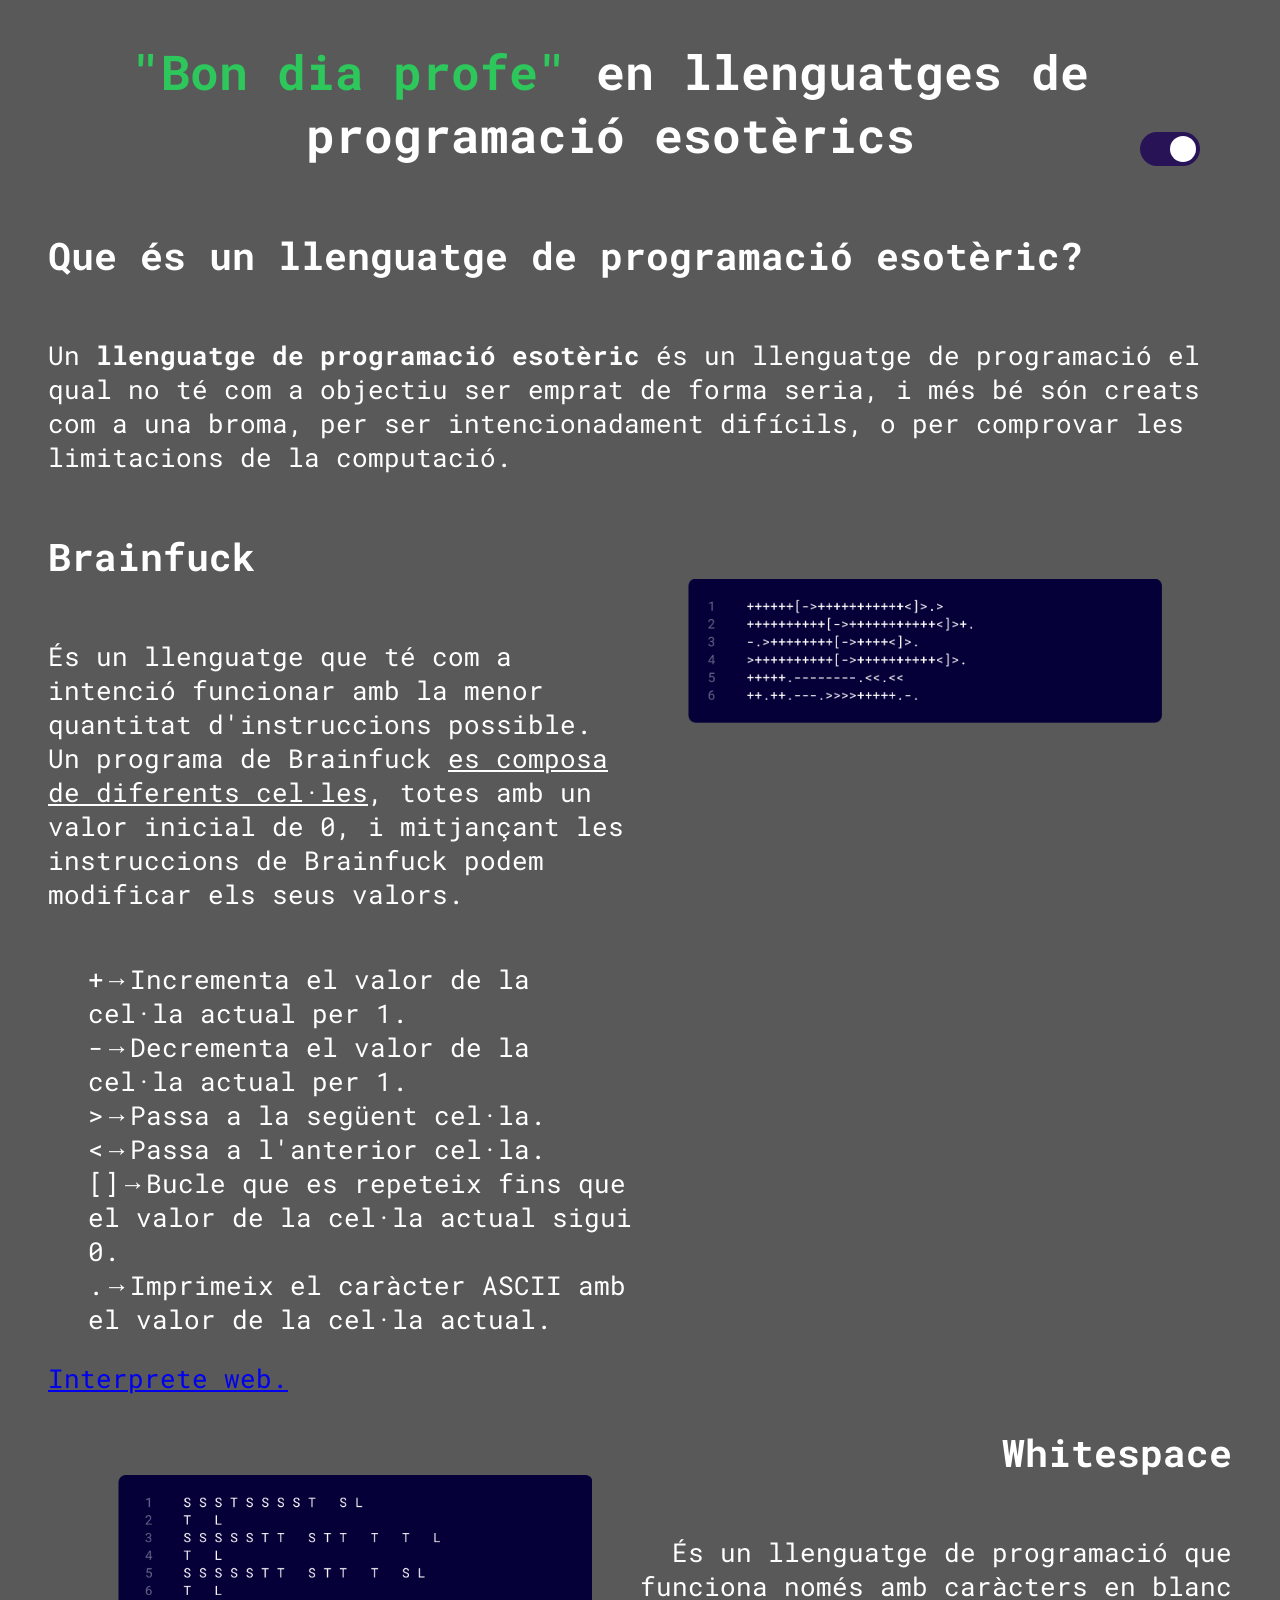
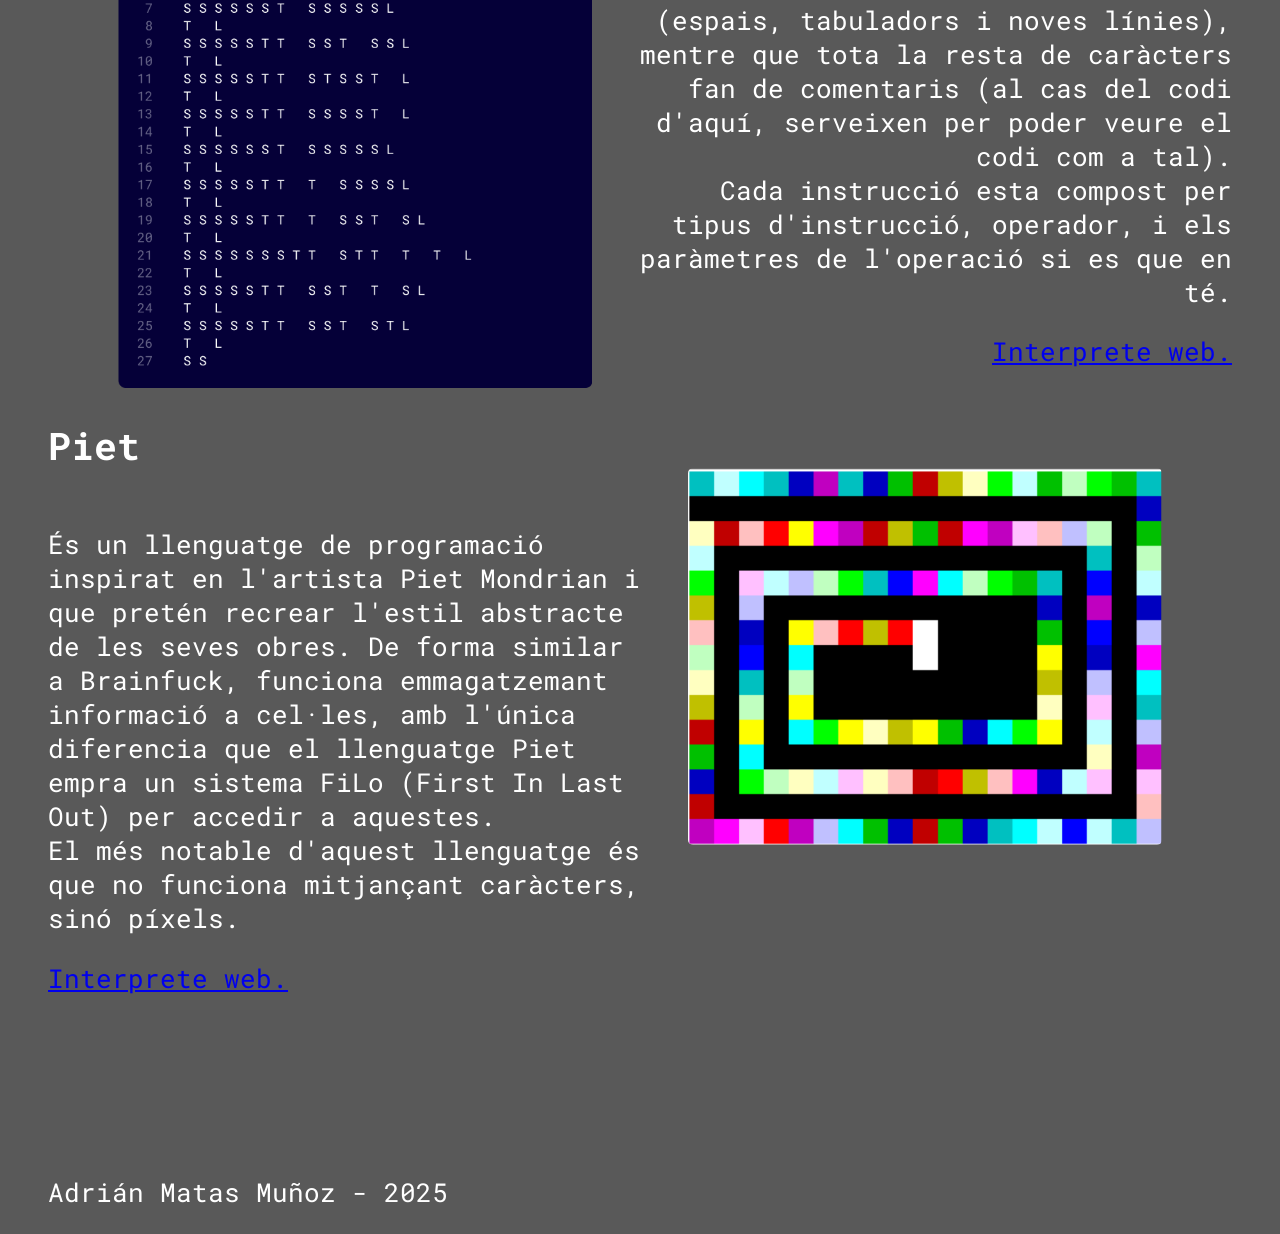
==== index_oscur.html @ f7843b3d "Mode obscur i media queries afegits." ====
<!DOCTYPE html>
<html>
<head>
	<meta charset="utf-8">
	<meta name="viewport" content="width=device-width, initial-scale=1">
	<title>Llenguatges estotèrics</title>

	<link rel="stylesheet" type="text/css" href="styles/styles_oscur.css">

<!-- Inserir el tipus de lletra -->
	<link rel="preconnect" href="https://fonts.googleapis.com">
	<link rel="preconnect" href="https://fonts.gstatic.com" crossorigin>
	<link href="https://fonts.googleapis.com/css2?family=Roboto+Mono:ital,wght@0,100..700;1,100..700&display=swap" rel="stylesheet">

<!-- Metadades -->
	<!-- OpenGraph -->
	<meta property="og:title" content="Llenguatges de programació estotèrics">
    <meta property="og:description" content="Un llenguatge de programació esotèric és un llenguatge de programació el qual no té com a objectiu ser emprat de forma seria, i més bé són creats com a una broma, per ser intencionadament difícils, o per comprovar les limitacions de la computació.">
    <meta property="og:image" content="i/Brainfuck.png">
    <meta property="og:url" content="index.html">

    <!-- Accessibilitat -->
    <meta name="keywords" content="Llenguatges, programació, estotèrics, Brainfuck, Piet, Whitespace">
    <meta name="author" content="Adrián Matas">
    <meta name="description" content="Llenguatges de programació estotèrics.">
</head>
<body>

<!-- Header -->
	<header>
		<h1><span>"Bon dia profe"</span> en llenguatges de programació esotèrics</h1>
		<label class="switch">
			<span>
				<a href="index.html"></a>
			</span>
		</label>
	</header>

<!-- Definició -->
	<article>
		<h2>Que és un llenguatge de programació esotèric?</h2>
		<p>Un <strong>llenguatge de programació esotèric</strong> és un llenguatge de programació el qual no té com a objectiu ser emprat de forma seria, i més bé són creats com a una broma, per ser intencionadament difícils, o per comprovar les limitacions de la computació.</p>
	</article>

<!-- Secció 1: Brainfuck -->
	<section>
		<article>
			<h2>Brainfuck</h2>
			<p>És un llenguatge que té com a intenció funcionar amb la menor quantitat d'instruccions possible.<br>Un programa de Brainfuck <u>es composa de diferents cel·les</u>, totes amb un valor inicial de 0, i mitjançant les instruccions de Brainfuck podem modificar els seus valors. </p>
			<ul>
				<li>+→Incrementa el valor de la cel·la actual per 1.</li>
				<li>-→Decrementa el valor de la cel·la actual per 1.</li>
				<li>>→Passa a la següent cel·la.</li>
				<li><→Passa a l'anterior cel·la.</li>
				<li>[]→Bucle que es repeteix fins que el valor de la cel·la actual sigui 0.</li>
				<li>.→Imprimeix el caràcter ASCII amb el valor de la cel·la actual.</li>
			</ul>
			<a href="https://sange.fi/esoteric/brainfuck/impl/interp/i.html" target="_blank">Interprete web.</a>
		</article>
		<img src="i/Brainfuck.png" alt="Imatge de 'Bon dia profesor' en llenguatge Brainfuck">
	</section>

<!-- Secció 2: Whitespace  -->
	<section>
		<article>
			<h2>Whitespace</h2>
			<p>És un llenguatge de programació que funciona només amb caràcters en blanc (espais, tabuladors i noves línies), mentre que tota la resta de caràcters fan de comentaris (al cas del codi d'aquí, serveixen per poder veure el codi com a tal).<br>Cada instrucció esta compost per tipus d'instrucció, operador, i els paràmetres de l'operació si es que en té.</p>
			<a href="https://naokikp.github.io/wsi/whitespace.html" target="_blank">Interprete web.</a>
		</article>
		<img src="i/Whitespace.png" alt="Imatge de 'Bon dia profesor' en llenguatge Whitespace">
	</section>

<!-- Secció 3: Piet  -->
	<section>
		<article>
			<h2>Piet</h2>
			<p>És un llenguatge de programació inspirat en l'artista Piet Mondrian i que pretén recrear l'estil abstracte de les seves obres. De forma similar a Brainfuck, funciona emmagatzemant informació a cel·les, amb l'única diferencia que el llenguatge Piet empra un sistema FiLo (First In Last Out) per accedir a aquestes.<br>El més notable d'aquest llenguatge és que no funciona mitjançant caràcters, sinó píxels.</p>
			<a href="https://piet.bubbler.blue/" target="_blank">Interprete web.</a>
		</article>
		<img src="i/Piet.png" alt="Imatge de 'Bon dia profesor' en llenguatge Piet">
	</section>

<!-- Footer -->
	<footer>
		<p>Adrián Matas Muñoz - 2025</p>
	</footer>

</body>
</html>
---- styles/styles_oscur.css ----
body {
	font-family: Roboto Mono;
	background-color: #595959;
	color: #ffffff;
	font-size: 160%;
	margin-left: 3rem;
	margin-right: 3rem;
}

header {
	display: flex;
	justify-content: center;
	align-items: flex-end;
	font-size: 1.5rem;
	text-align: center;
	margin-left: 2rem;
	margin-right: 2rem;
}

.switch {
	position: relative;
	min-width: 60px;
	width: 60px;
	height: 34px;
	bottom: 2rem;
	background-color: #281356;
	border-radius: 34px;
}

.switch span a {
	opacity: 0;
	padding: 50%;
	padding-top: 10%;
	padding-bottom: 10%;

}

.switch span {
	position: absolute;
	cursor: pointer;
	border-radius: 34px;
	background-color: #ffffff;
	height: 26px;
	width: 26px;
	right: 4px;
	bottom: 4px;
}

header span {
	color: #2dc75c;
}

ul {
	list-style-type: none;
}

section {
	display: flex;
	gap: 3rem;
}

section article {
	width: 50%;
}

section:nth-child(even) {
	flex-direction: row-reverse;
	text-align: right;
}

article {
	display: flex;
	flex-direction: column;
	gap: 0;
}

img {
	width: 40%;
	height: 100%;
	margin-top: 5rem;
	border-radius: 5px;
}

footer {
	margin-top: 20vh;
}

@media (max-width: 768px) {
	body {
		font-size: 100%;
		margin-left: 1rem;
		margin-right: 1rem;
	}

	header {
		flex-direction: column;
		gap: 2rem;
		font-size: 0.8rem;
	}

	section {
		flex-direction: column;
	}

	section:nth-child(even) {
		flex-direction: column;
		text-align: left;
	}

	section article {
		width: 100%;
	}

	img {
		width: 100%;
		margin-top: 0;
	}

	footer {
		margin-top: 7vh;
	}
}
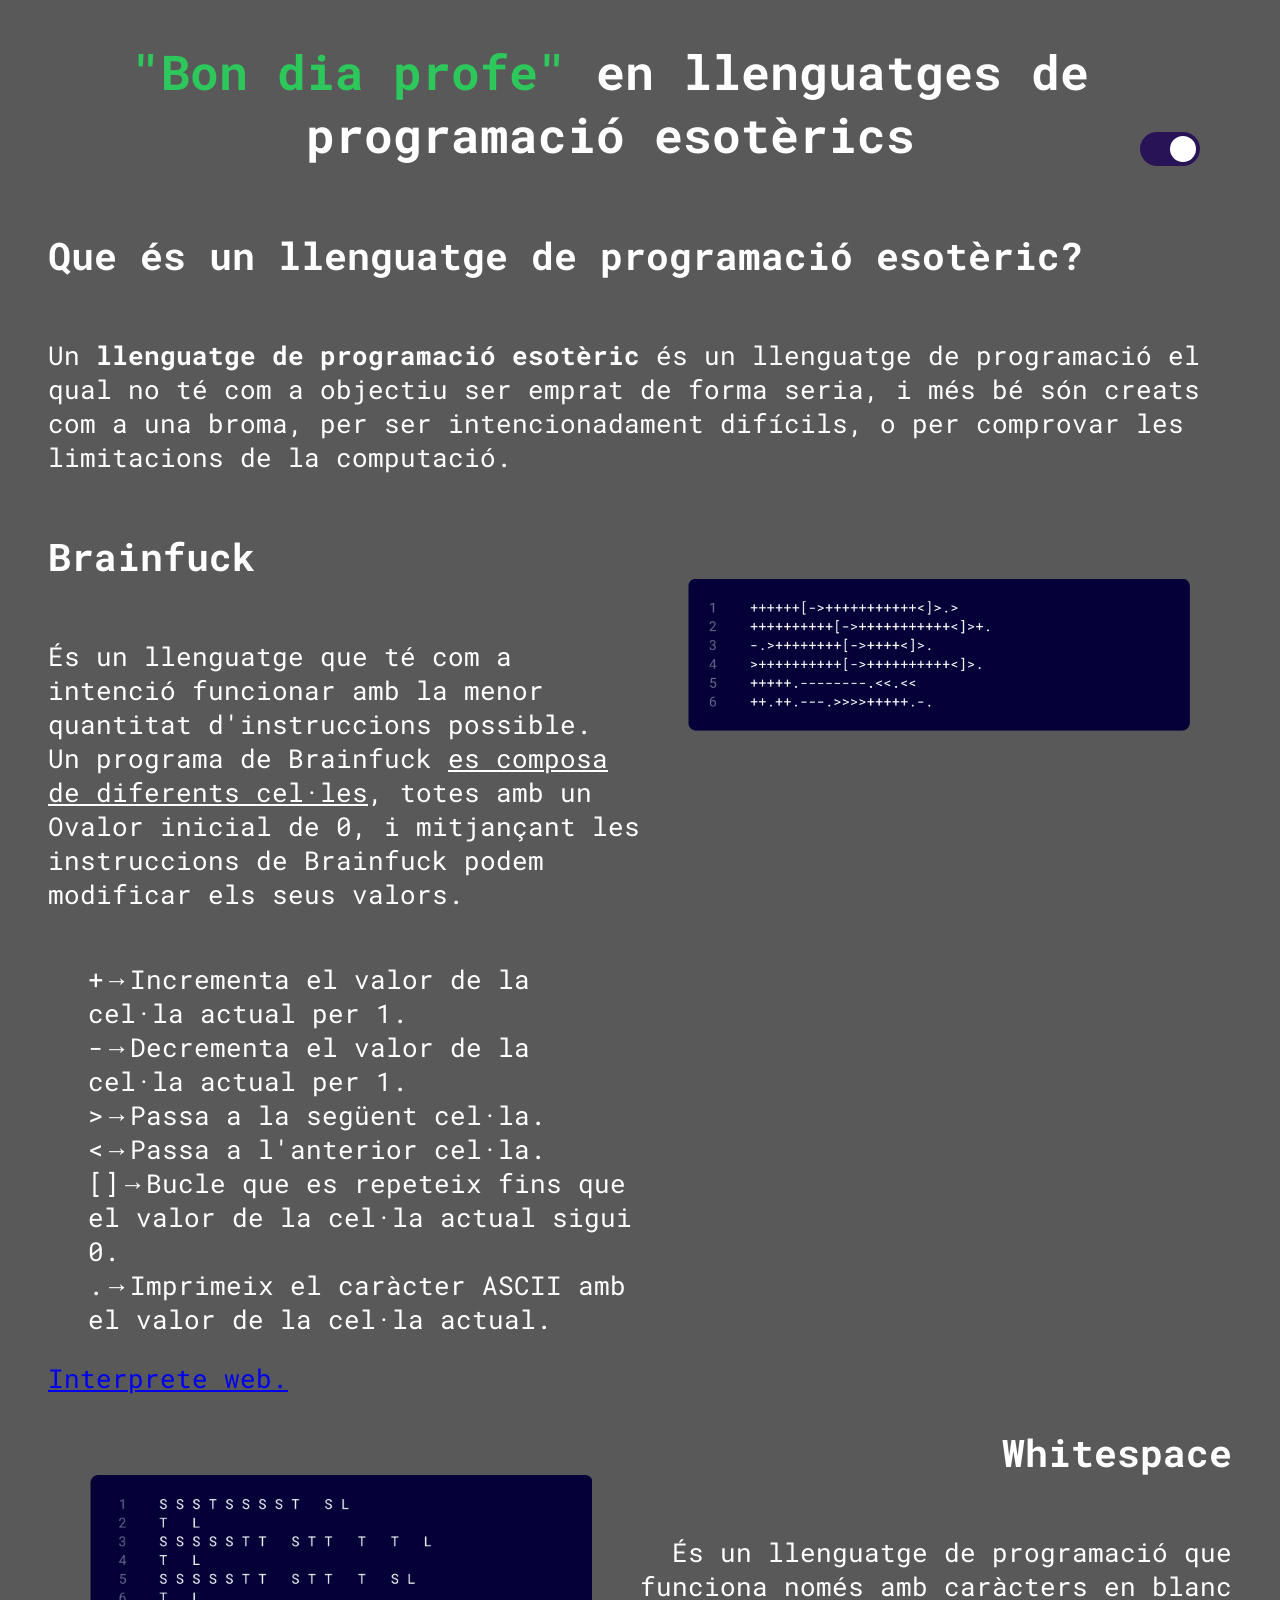
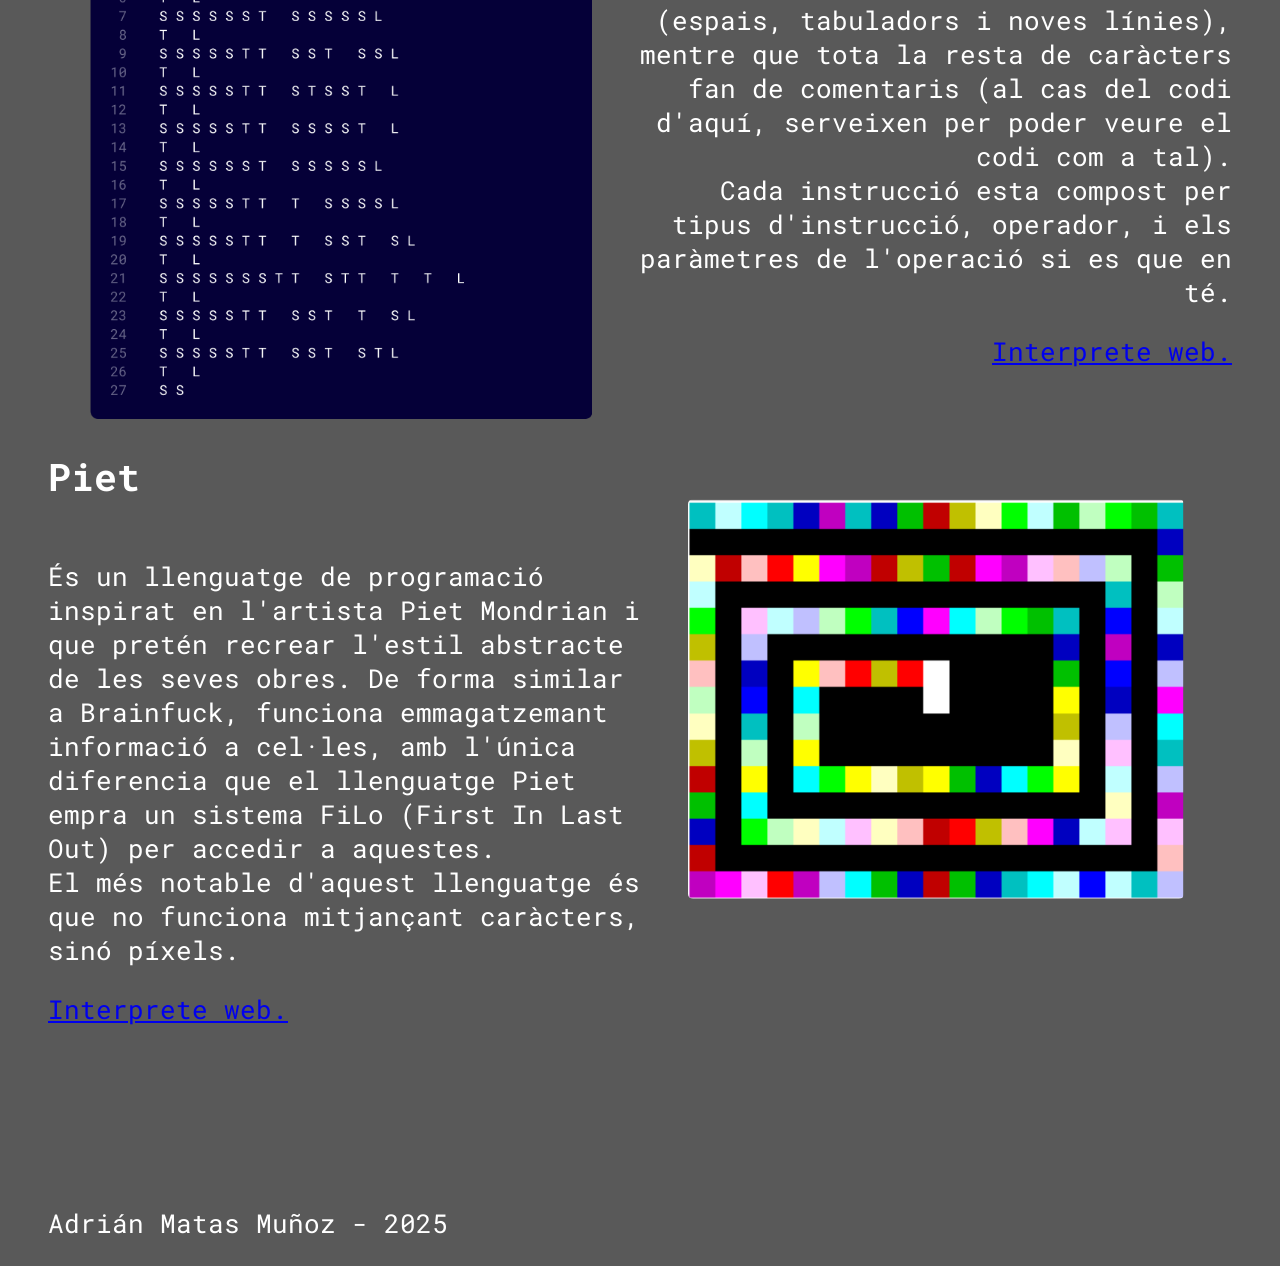
==== commit 07d4da9c: "Canvis per ajustar el treball a la rúbrica. Afegits: README, favicon i Grid." ====
--- a/index_oscur.html
+++ b/index_oscur.html
@@ -1,11 +1,14 @@
 <!DOCTYPE html>
-<html>
+<html lang="ca">
 <head>
 	<meta charset="utf-8">
 	<meta name="viewport" content="width=device-width, initial-scale=1">
 	<title>Llenguatges estotèrics</title>
+	<meta name="robots" content="index, follow">
+	<link rel="stylesheet" type="text/css" href="styles/styles_oscur.css">
 
-	<link rel="stylesheet" type="text/css" href="styles/styles_oscur.css">
+<!-- Favicon -->
+	<link rel="icon" type="image/x-icon" href="i/favicon.ico">
 
 <!-- Inserir el tipus de lletra -->
 	<link rel="preconnect" href="https://fonts.googleapis.com">
@@ -24,6 +27,7 @@
     <meta name="author" content="Adrián Matas">
     <meta name="description" content="Llenguatges de programació estotèrics.">
 </head>
+
 <body>
 
 <!-- Header -->
@@ -42,43 +46,47 @@
 		<p>Un <strong>llenguatge de programació esotèric</strong> és un llenguatge de programació el qual no té com a objectiu ser emprat de forma seria, i més bé són creats com a una broma, per ser intencionadament difícils, o per comprovar les limitacions de la computació.</p>
 	</article>
 
-<!-- Secció 1: Brainfuck -->
-	<section>
-		<article>
-			<h2>Brainfuck</h2>
-			<p>És un llenguatge que té com a intenció funcionar amb la menor quantitat d'instruccions possible.<br>Un programa de Brainfuck <u>es composa de diferents cel·les</u>, totes amb un valor inicial de 0, i mitjançant les instruccions de Brainfuck podem modificar els seus valors. </p>
-			<ul>
-				<li>+→Incrementa el valor de la cel·la actual per 1.</li>
-				<li>-→Decrementa el valor de la cel·la actual per 1.</li>
-				<li>>→Passa a la següent cel·la.</li>
-				<li><→Passa a l'anterior cel·la.</li>
-				<li>[]→Bucle que es repeteix fins que el valor de la cel·la actual sigui 0.</li>
-				<li>.→Imprimeix el caràcter ASCII amb el valor de la cel·la actual.</li>
-			</ul>
-			<a href="https://sange.fi/esoteric/brainfuck/impl/interp/i.html" target="_blank">Interprete web.</a>
-		</article>
-		<img src="i/Brainfuck.png" alt="Imatge de 'Bon dia profesor' en llenguatge Brainfuck">
-	</section>
+<!-- Seccions -->
+<div>
+	<!-- Secció 1: Brainfuck -->
+		<section>
+			<article>
+				<h2>Brainfuck</h2>
+				<p>És un llenguatge que té com a intenció funcionar amb la menor quantitat d'instruccions possible.<br>Un programa de Brainfuck <u>es composa de diferents cel·les</u>, totes amb un Ovalor inicial de 0, i mitjançant les instruccions de Brainfuck podem modificar els seus valors. </p>
+				<ul>
+					<li>+→Incrementa el valor de la cel·la actual per 1.</li>
+					<li>-→Decrementa el valor de la cel·la actual per 1.</li>
+					<li>>→Passa a la següent cel·la.</li>
+					<li><→Passa a l'anterior cel·la.</li>
+					<li>[]→Bucle que es repeteix fins que el valor de la cel·la actual sigui 0.</li>
+					<li>.→Imprimeix el caràcter ASCII amb el valor de la cel·la actual.</li>
+				</ul>
+				<a href="https://sange.fi/esoteric/brainfuck/impl/interp/i.html" target="_blank">Interprete web.</a>
+			</article>
+			<img src="i/Brainfuck.png" alt="Imatge de 'Bon dia profesor' en llenguatge Brainfuck" height="152" width="502">
+		</section>
 
-<!-- Secció 2: Whitespace  -->
-	<section>
-		<article>
-			<h2>Whitespace</h2>
-			<p>És un llenguatge de programació que funciona només amb caràcters en blanc (espais, tabuladors i noves línies), mentre que tota la resta de caràcters fan de comentaris (al cas del codi d'aquí, serveixen per poder veure el codi com a tal).<br>Cada instrucció esta compost per tipus d'instrucció, operador, i els paràmetres de l'operació si es que en té.</p>
-			<a href="https://naokikp.github.io/wsi/whitespace.html" target="_blank">Interprete web.</a>
-		</article>
-		<img src="i/Whitespace.png" alt="Imatge de 'Bon dia profesor' en llenguatge Whitespace">
-	</section>
+	<!-- Secció 2: Whitespace  -->
+		<section>
+			<article>
+				<h2>Whitespace</h2>
+				<p>És un llenguatge de programació que funciona només amb caràcters en blanc (espais, tabuladors i noves línies), mentre que tota la resta de caràcters fan de comentaris (al cas del codi d'aquí, serveixen per poder veure el codi com a tal).<br>Cada instrucció esta compost per tipus d'instrucció, operador, i els paràmetres de l'operació si es que en té.</p>
+				<a href="https://naokikp.github.io/wsi/whitespace.html" target="_blank">Interprete web.</a>
+			</article>
+			<img src="i/Whitespace.png" alt="Imatge de 'Bon dia profesor' en llenguatge Whitespace" height="544" width="502">
+		</section>
 
-<!-- Secció 3: Piet  -->
-	<section>
-		<article>
-			<h2>Piet</h2>
-			<p>És un llenguatge de programació inspirat en l'artista Piet Mondrian i que pretén recrear l'estil abstracte de les seves obres. De forma similar a Brainfuck, funciona emmagatzemant informació a cel·les, amb l'única diferencia que el llenguatge Piet empra un sistema FiLo (First In Last Out) per accedir a aquestes.<br>El més notable d'aquest llenguatge és que no funciona mitjançant caràcters, sinó píxels.</p>
-			<a href="https://piet.bubbler.blue/" target="_blank">Interprete web.</a>
-		</article>
-		<img src="i/Piet.png" alt="Imatge de 'Bon dia profesor' en llenguatge Piet">
-	</section>
+	<!-- Secció 3: Piet  -->
+		<section>
+			<article>
+				<h2>Piet</h2>
+				<p>És un llenguatge de programació inspirat en l'artista Piet Mondrian i que pretén recrear l'estil abstracte de les seves obres. De forma similar a Brainfuck, funciona emmagatzemant informació a cel·les, amb l'única diferencia que el llenguatge Piet empra un sistema FiLo (First In Last Out) per accedir a aquestes.<br>El més notable d'aquest llenguatge és que no funciona mitjançant caràcters, sinó píxels.</p>
+				<a href="https://piet.bubbler.blue/" target="_blank">Interprete web.</a>
+			</article>
+			<img src="i/Piet.png" alt="Imatge de 'Bon dia profesor' en llenguatge Piet" height="400" width="496">
+		</section>	
+</div>
+
 
 <!-- Footer -->
 	<footer>
--- a/styles/styles_oscur.css
+++ b/styles/styles_oscur.css
@@ -7,6 +7,7 @@
 	margin-right: 3rem;
 }
 
+/*Títol principal*/
 header {
 	display: flex;
 	justify-content: center;
@@ -17,6 +18,7 @@
 	margin-right: 2rem;
 }
 
+/*Boto mode oscur*/
 .switch {
 	position: relative;
 	min-width: 60px;
@@ -32,7 +34,6 @@
 	padding: 50%;
 	padding-top: 10%;
 	padding-bottom: 10%;
-
 }
 
 .switch span {
@@ -54,6 +55,12 @@
 	list-style-type: none;
 }
 
+/*Seccions de informació*/
+div {
+	display: grid;
+	grid-template-rows: repeat(3, auto);
+}
+
 section {
 	display: flex;
 	gap: 3rem;
@@ -71,20 +78,20 @@
 article {
 	display: flex;
 	flex-direction: column;
-	gap: 0;
 }
 
+/*Imatges*/
 img {
-	width: 40%;
-	height: 100%;
 	margin-top: 5rem;
 	border-radius: 5px;
 }
 
+/*Footer*/
 footer {
 	margin-top: 20vh;
 }
 
+/*Media queries*/
 @media (max-width: 768px) {
 	body {
 		font-size: 100%;
@@ -98,8 +105,13 @@
 		font-size: 0.8rem;
 	}
 
+	img {
+		margin-top: 0;
+	}
+
 	section {
 		flex-direction: column;
+		align-items: center;
 	}
 
 	section:nth-child(even) {
@@ -111,12 +123,14 @@
 		width: 100%;
 	}
 
-	img {
-		width: 100%;
-		margin-top: 0;
-	}
-
 	footer {
 		margin-top: 7vh;
 	}
+}
+
+@media (max-width: 530px) {
+	img {
+		width: 100%;
+		height: 50%;
+	}
 }
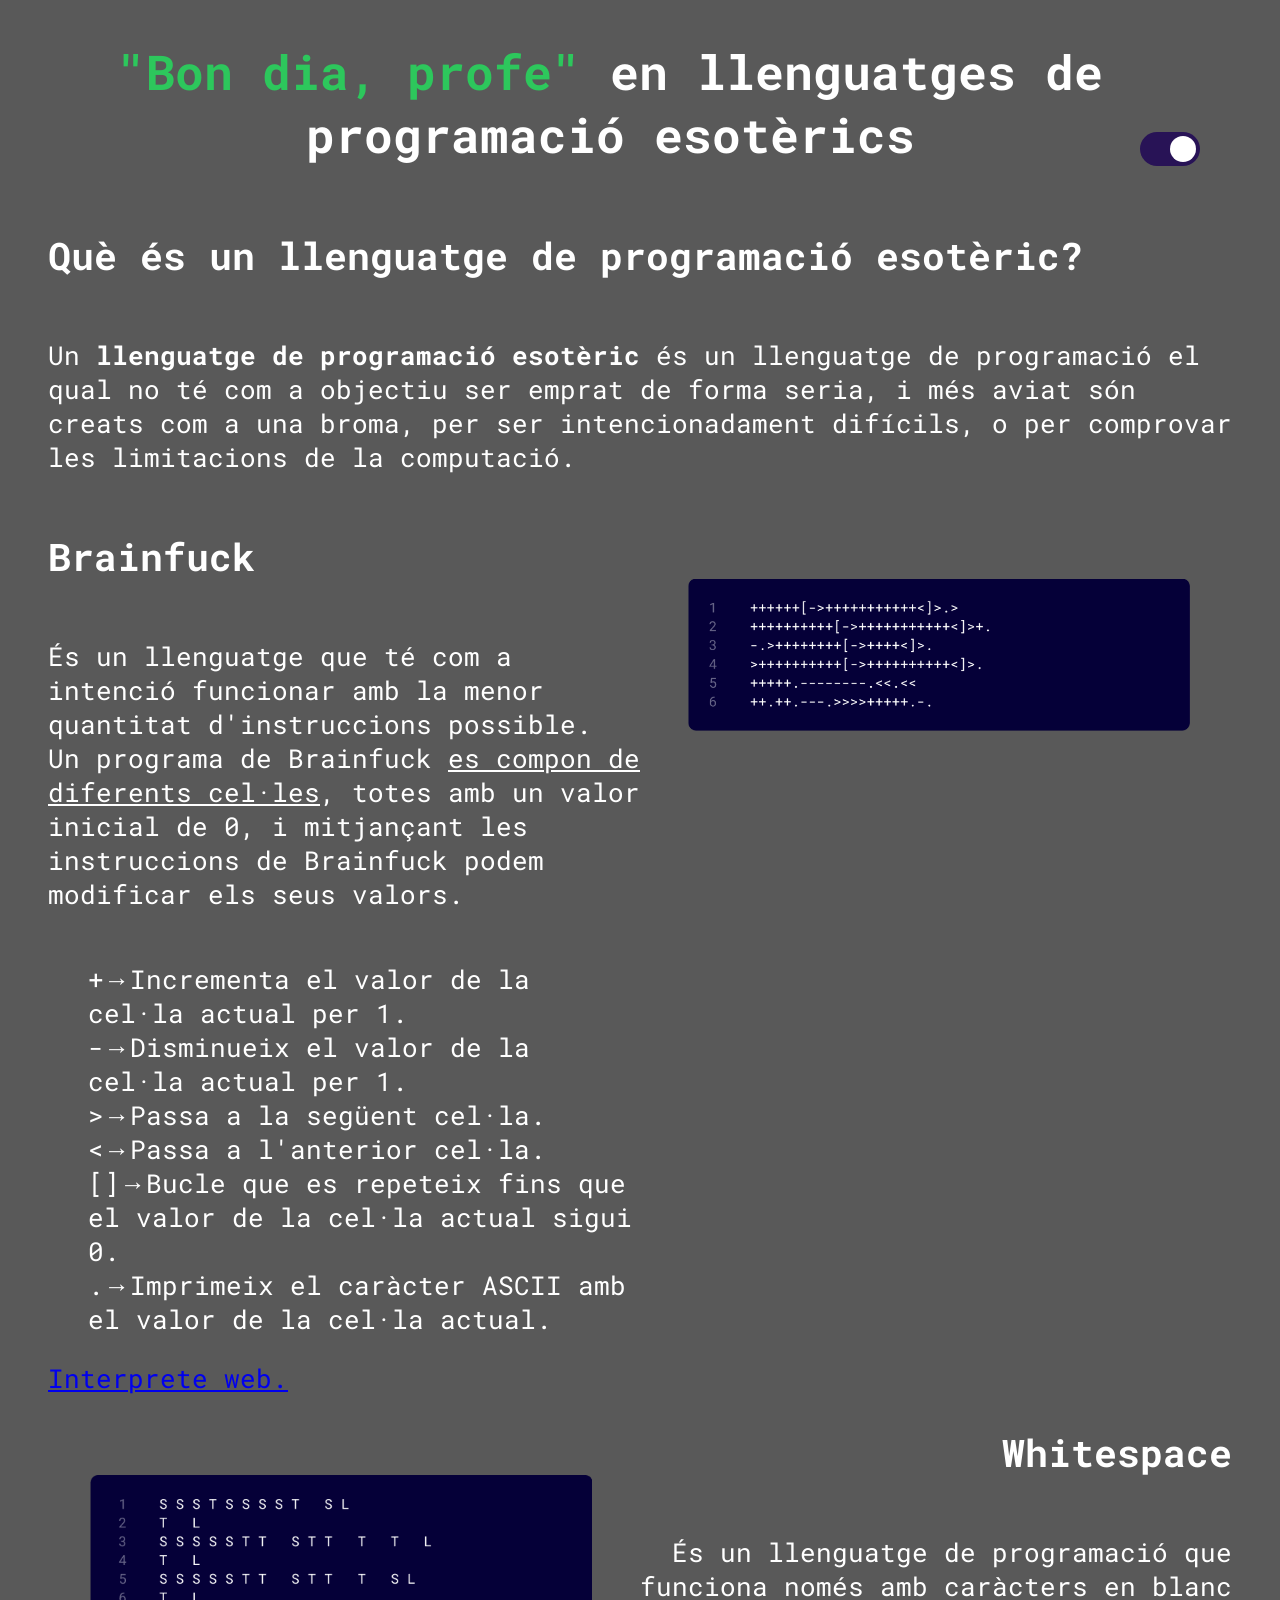
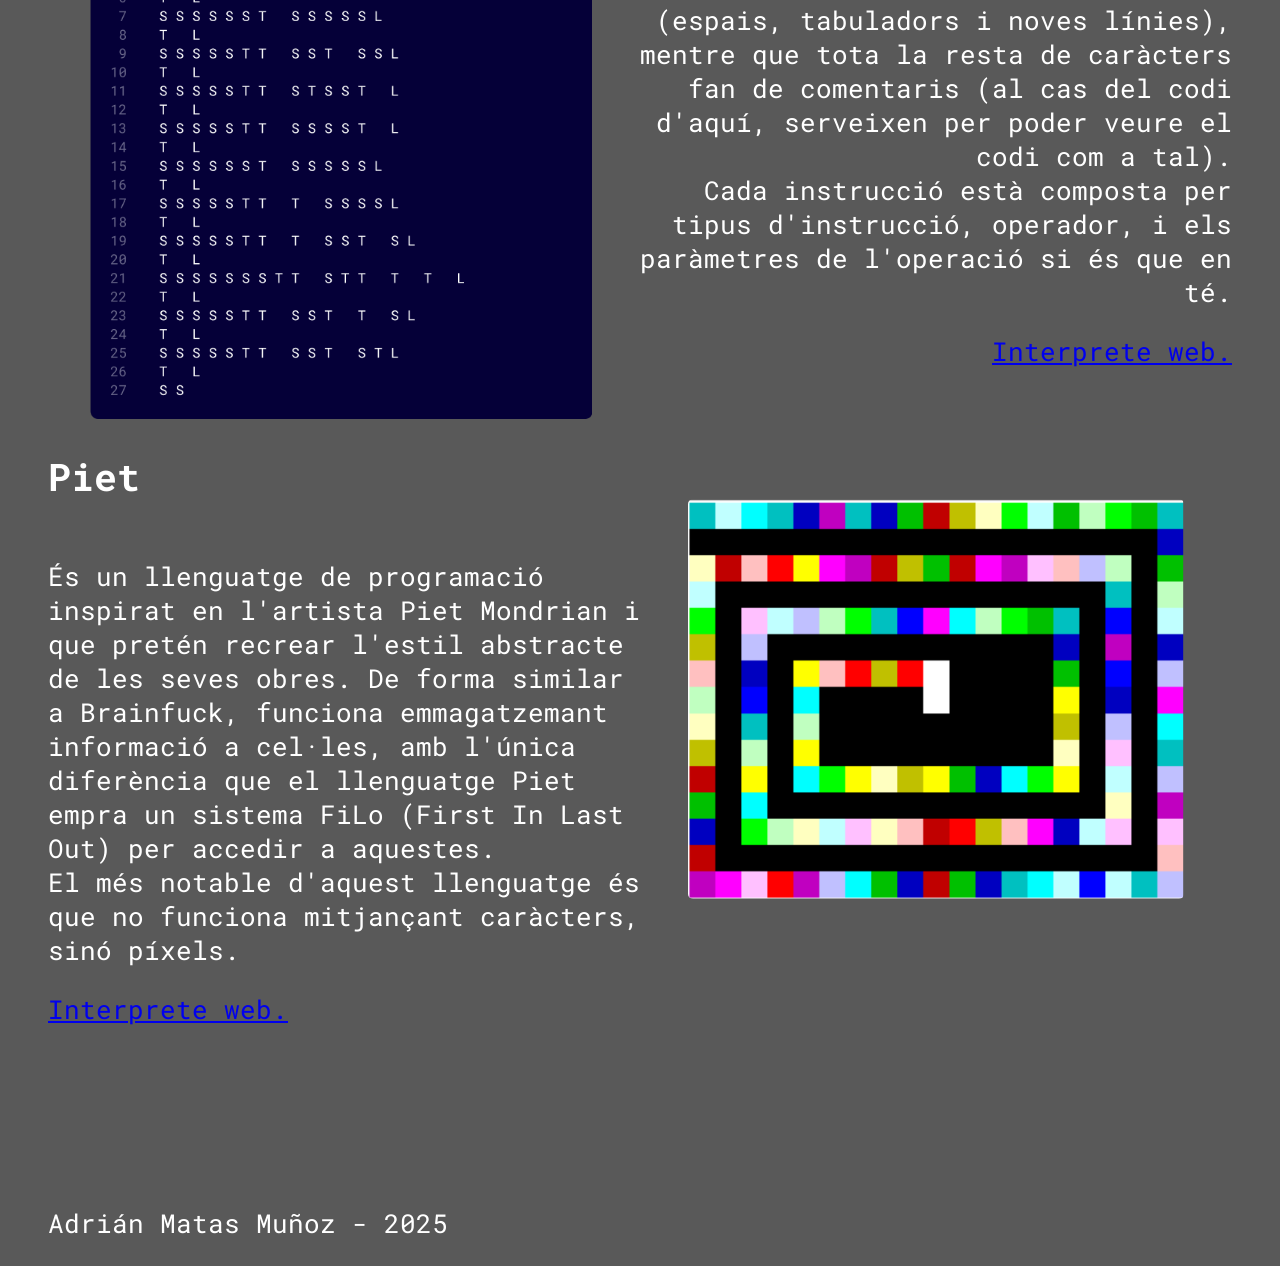
==== commit 7a258b75: "Eliminació de errors ortogràfics." ====
--- a/index_oscur.html
+++ b/index_oscur.html
@@ -32,7 +32,7 @@
 
 <!-- Header -->
 	<header>
-		<h1><span>"Bon dia profe"</span> en llenguatges de programació esotèrics</h1>
+		<h1><span>"Bon dia, profe"</span> en llenguatges de programació esotèrics</h1>
 		<label class="switch">
 			<span>
 				<a href="index.html"></a>
@@ -42,8 +42,8 @@
 
 <!-- Definició -->
 	<article>
-		<h2>Que és un llenguatge de programació esotèric?</h2>
-		<p>Un <strong>llenguatge de programació esotèric</strong> és un llenguatge de programació el qual no té com a objectiu ser emprat de forma seria, i més bé són creats com a una broma, per ser intencionadament difícils, o per comprovar les limitacions de la computació.</p>
+		<h2>Què és un llenguatge de programació esotèric?</h2>
+		<p>Un <strong>llenguatge de programació esotèric</strong> és un llenguatge de programació el qual no té com a objectiu ser emprat de forma seria, i més aviat són creats com a una broma, per ser intencionadament difícils, o per comprovar les limitacions de la computació.</p>
 	</article>
 
 <!-- Seccions -->
@@ -52,10 +52,10 @@
 		<section>
 			<article>
 				<h2>Brainfuck</h2>
-				<p>És un llenguatge que té com a intenció funcionar amb la menor quantitat d'instruccions possible.<br>Un programa de Brainfuck <u>es composa de diferents cel·les</u>, totes amb un Ovalor inicial de 0, i mitjançant les instruccions de Brainfuck podem modificar els seus valors. </p>
+				<p>És un llenguatge que té com a intenció funcionar amb la menor quantitat d'instruccions possible.<br>Un programa de Brainfuck <u>es compon de diferents cel·les</u>, totes amb un valor inicial de 0, i mitjançant les instruccions de Brainfuck podem modificar els seus valors. </p>
 				<ul>
 					<li>+→Incrementa el valor de la cel·la actual per 1.</li>
-					<li>-→Decrementa el valor de la cel·la actual per 1.</li>
+					<li>-→Disminueix el valor de la cel·la actual per 1.</li>
 					<li>>→Passa a la següent cel·la.</li>
 					<li><→Passa a l'anterior cel·la.</li>
 					<li>[]→Bucle que es repeteix fins que el valor de la cel·la actual sigui 0.</li>
@@ -70,7 +70,7 @@
 		<section>
 			<article>
 				<h2>Whitespace</h2>
-				<p>És un llenguatge de programació que funciona només amb caràcters en blanc (espais, tabuladors i noves línies), mentre que tota la resta de caràcters fan de comentaris (al cas del codi d'aquí, serveixen per poder veure el codi com a tal).<br>Cada instrucció esta compost per tipus d'instrucció, operador, i els paràmetres de l'operació si es que en té.</p>
+				<p>És un llenguatge de programació que funciona només amb caràcters en blanc (espais, tabuladors i noves línies), mentre que tota la resta de caràcters fan de comentaris (al cas del codi d'aquí, serveixen per poder veure el codi com a tal).<br>Cada instrucció està composta per tipus d'instrucció, operador, i els paràmetres de l'operació si és que en té.</p>
 				<a href="https://naokikp.github.io/wsi/whitespace.html" target="_blank">Interprete web.</a>
 			</article>
 			<img src="i/Whitespace.png" alt="Imatge de 'Bon dia profesor' en llenguatge Whitespace" height="544" width="502">
@@ -80,7 +80,7 @@
 		<section>
 			<article>
 				<h2>Piet</h2>
-				<p>És un llenguatge de programació inspirat en l'artista Piet Mondrian i que pretén recrear l'estil abstracte de les seves obres. De forma similar a Brainfuck, funciona emmagatzemant informació a cel·les, amb l'única diferencia que el llenguatge Piet empra un sistema FiLo (First In Last Out) per accedir a aquestes.<br>El més notable d'aquest llenguatge és que no funciona mitjançant caràcters, sinó píxels.</p>
+				<p>És un llenguatge de programació inspirat en l'artista Piet Mondrian i que pretén recrear l'estil abstracte de les seves obres. De forma similar a Brainfuck, funciona emmagatzemant informació a cel·les, amb l'única diferència que el llenguatge Piet empra un sistema FiLo (First In Last Out) per accedir a aquestes.<br>El més notable d'aquest llenguatge és que no funciona mitjançant caràcters, sinó píxels.</p>
 				<a href="https://piet.bubbler.blue/" target="_blank">Interprete web.</a>
 			</article>
 			<img src="i/Piet.png" alt="Imatge de 'Bon dia profesor' en llenguatge Piet" height="400" width="496">
